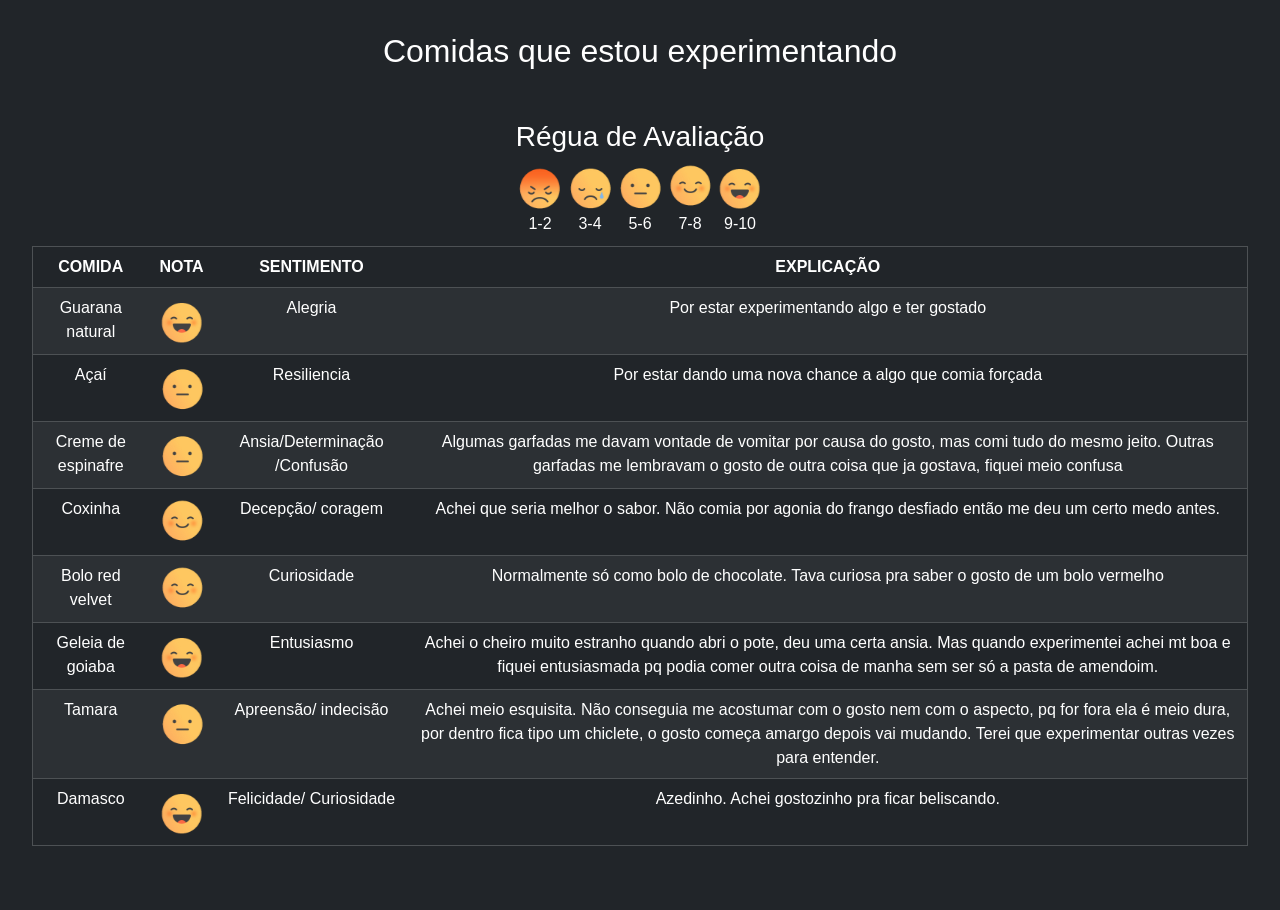
==== index.html @ e582dffa "New food added" ====
<!DOCTYPE html>
<html lang="pt-br">
  <head>
    <meta charset="UTF-8" />
    <meta name="viewport" content="width=device-width, initial-scale=1.0" />
    <link
      href="https://cdn.jsdelivr.net/npm/bootstrap@5.0.2/dist/css/bootstrap.min.css"
      rel="stylesheet"
      integrity="sha384-EVSTQN3/azprG1Anm3QDgpJLIm9Nao0Yz1ztcQTwFspd3yD65VohhpuuCOmLASjC"
      crossorigin="anonymous"
    />
    <link rel="stylesheet" href="index.css" />

    <title>O que estou experimentando</title>
  </head>
  <body class="p-3 mb-2 bg-dark text-white">
    <div class="p-3 mb-2 bg-dark text-white" style="align-items: center">
      <h2>Comidas que estou experimentando</h2>

      <div class="container">
        <h3>Régua de Avaliação</h3>
        <div class="rating-container d-flex justify-content-center">
          <div class="rating-item">
            <img
              src="images\image_dislike.svg"
              alt="Muito Ruim"
              class="rating-img"
            />
            <span>1-2</span>
          </div>

          <div class="rating-item">
            <img src="images\image_sad.svg" alt="Ruim" class="rating-img" />
            <span>3-4</span>
          </div>

          <div class="rating-item">
            <img src="images\image_indif.svg" alt="Médio" class="rating-img" />
            <span>5-6</span>
          </div>

          <div class="rating-item">
            <img src="images\image_like.svg" alt="Bom" class="rating-img" />
            <span>7-8</span>
          </div>

          <div class="rating-item">
            <img
              src="images\image_superlike.svg"
              alt="Muito Bom"
              class="rating-img"
            />
            <span>9-10</span>
          </div>
        </div>
      </div>

      <table
        class="table table-dark table-striped"
        style="text-align: center"
        border="1"
        id="tabela-comidas"
      >
        <thead>
          <th>COMIDA</th>
          <th>NOTA</th>
          <th>SENTIMENTO</th>
          <th>EXPLICAÇÃO</th>
        </thead>
        <tbody>
          <tr>
            <td>Guarana natural</td>
            <td>9</td>
            <td>Alegria</td>
            <td>Por estar experimentando algo e ter gostado</td>
          </tr>
          <tr>
            <td>Açaí</td>
            <td>6</td>
            <td>Resiliencia</td>
            <td>Por estar dando uma nova chance a algo que comia forçada</td>
          </tr>
          <tr>
            <td>Creme de espinafre</td>
            <td>6</td>
            <td>Ansia/Determinação /Confusão</td>
            <td>
              Algumas garfadas me davam vontade de vomitar por causa do gosto,
              mas comi tudo do mesmo jeito. Outras garfadas me lembravam o gosto
              de outra coisa que ja gostava, fiquei meio confusa
            </td>
          </tr>
          <tr>
            <td>Coxinha</td>
            <td>7</td>
            <td>Decepção/ coragem</td>
            <td>
              Achei que seria melhor o sabor. Não comia por agonia do frango
              desfiado então me deu um certo medo antes.
            </td>
          </tr>
          <tr>
            <td>Bolo red velvet</td>
            <td>8</td>
            <td>Curiosidade</td>
            <td>
              Normalmente só como bolo de chocolate. Tava curiosa pra saber o
              gosto de um bolo vermelho
            </td>
          </tr>
          <tr>
            <td>Geleia de goiaba</td>
            <td>9</td>
            <td>Entusiasmo</td>
            <td>
              Achei o cheiro muito estranho quando abri o pote, deu uma certa
              ansia. Mas quando experimentei achei mt boa e fiquei entusiasmada
              pq podia comer outra coisa de manha sem ser só a pasta de
              amendoim.
            </td>
          </tr>
          <tr>
            <td>Tamara</td>
            <td>5</td>
            <td>Apreensão/ indecisão</td>
            <td>
              Achei meio esquisita. Não conseguia me acostumar com o gosto nem
              com o aspecto, pq for fora ela é meio dura, por dentro fica tipo
              um chiclete, o gosto começa amargo depois vai mudando. Terei que
              experimentar outras vezes para entender.
            </td>
          </tr>
            <tr>
            <td>Damasco</td>
            <td>9</td>
            <td>Felicidade/ Curiosidade</td>
            <td>
              Azedinho. Achei gostozinho pra ficar beliscando.
            </td>
          </tr>
        </tbody>
      </table>

      <!-- <button
        type="button"
        class="btn btn-primary"
        data-bs-toggle="modal"
        data-bs-target="#adicionarModal"
      >
        Adicionar Nova Comida
      </button> -->

      <!-- Modal para adicionar nova comida -->
      <!-- <div
        class="modal fade"
        id="adicionarModal"
        tabindex="-1"
        aria-labelledby="adicionarModalLabel"
        aria-hidden="true"
      >
        <div class="modal-dialog">
          <div class="modal-content">
            <div class="modal-header">
              <h5 class="modal-title" id="adicionarModalLabel">
                Adicionar Nova Comida
              </h5>
              <button
                type="button"
                class="btn-close"
                data-bs-dismiss="modal"
                aria-label="Fechar"
              ></button>
            </div>
            <div class="modal-body"> -->
      <!-- Formulário para inserir dados da nova comida -->
      <!-- <form id="formNovaComida">
                <div class="mb-3">
                  <label for="inputComida" class="form-label"
                    >Nome da Comida</label
                  >
                  <input
                    type="text"
                    class="form-control"
                    id="inputComida"
                    required
                  />
                </div>
                <div class="mb-3">
                  <label for="inputNota" class="form-label">Nota (1-10)</label>
                  <input
                    type="number"
                    class="form-control"
                    id="inputNota"
                    min="1"
                    max="10"
                    required
                  />
                </div>
                <div class="mb-3">
                  <label for="inputSentimento" class="form-label"
                    >Sentimento</label
                  >
                  <input
                    type="text"
                    class="form-control"
                    id="inputSentimento"
                    required
                  />
                </div>
                <div class="mb-3">
                  <label for="inputExplicacao" class="form-label"
                    >Explicação</label
                  >
                  <textarea
                    class="form-control"
                    id="inputExplicacao"
                    rows="3"
                    required
                  ></textarea>
                </div>
                <button type="submit" class="btn btn-primary">Adicionar</button>
              </form>
            </div>
          </div>
        </div>
      </div> -->

      <!-- Adicione o script Bootstrap no final do corpo do seu HTML -->
      <script
        src="https://cdn.jsdelivr.net/npm/bootstrap@5.0.2/dist/js/bootstrap.bundle.min.js"
        crossorigin="anonymous"
      ></script>

      <!-- Adicione o seu script JavaScript personalizado -->
      <script src="index.js"></script>
    </div>
  </body>
</html>
---- index.css ----
/* Estilos gerais */
body {
  font-family: "Arial", sans-serif;
  background-color: #f8f9fa;
}

.container {
  margin-top: 50px;
}

h2,
h3 {
  text-align: center;
}

/* Estilos para a régua de avaliação */
.rating-container {
  align-items: center;
  text-align: center;
  display: flex;
}

.rating-item {
  display: flex;
  flex-direction: column;
  align-items: center;
  margin-bottom: 10px;
}

.rating-img {
  width: 50px;
  height: 50px;
}

/* Adicione a cor preta aos rótulos dentro do modal */
/* .form-label {
  color: #000 !important;
} */
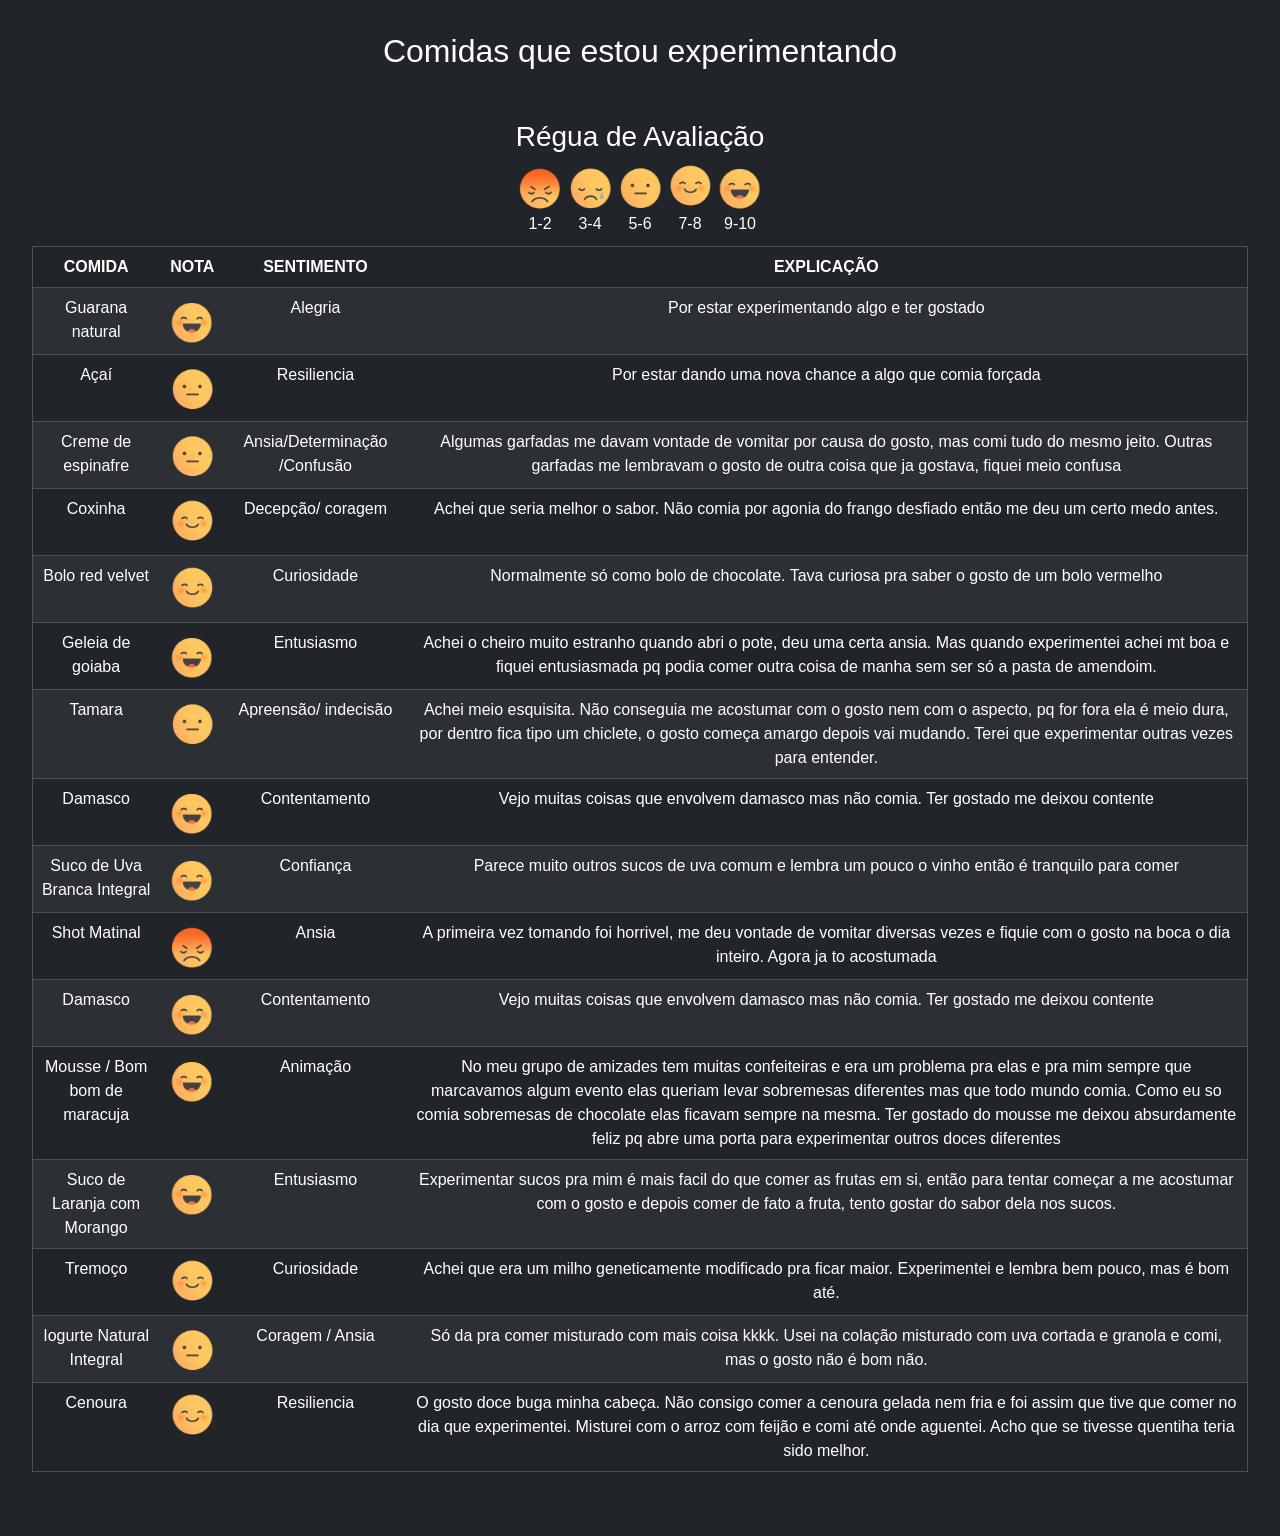
==== commit 8334f3de: "New foods added" ====
--- a/index.html
+++ b/index.html
@@ -130,12 +130,94 @@
               experimentar outras vezes para entender.
             </td>
           </tr>
-            <tr>
+          <tr>
             <td>Damasco</td>
             <td>9</td>
-            <td>Felicidade/ Curiosidade</td>
-            <td>
-              Azedinho. Achei gostozinho pra ficar beliscando.
+            <td>Contentamento</td>
+            <td>
+              Vejo muitas coisas que envolvem damasco mas não comia. Ter gostado
+              me deixou contente
+            </td>
+          </tr>
+          <tr>
+            <td>Suco de Uva Branca Integral</td>
+            <td>10</td>
+            <td>Confiança</td>
+            <td>
+              Parece muito outros sucos de uva comum e lembra um pouco o vinho
+              então é tranquilo para comer
+            </td>
+          </tr>
+          <tr>
+            <td>Shot Matinal</td>
+            <td>2</td>
+            <td>Ansia</td>
+            <td>
+              A primeira vez tomando foi horrivel, me deu vontade de vomitar
+              diversas vezes e fiquie com o gosto na boca o dia inteiro. Agora
+              ja to acostumada
+            </td>
+          </tr>
+          <tr>
+            <td>Damasco</td>
+            <td>9</td>
+            <td>Contentamento</td>
+            <td>
+              Vejo muitas coisas que envolvem damasco mas não comia. Ter gostado
+              me deixou contente
+            </td>
+          </tr>
+          <tr>
+            <td>Mousse / Bom bom de maracuja</td>
+            <td>10</td>
+            <td>Animação</td>
+            <td>
+              No meu grupo de amizades tem muitas confeiteiras e era um problema
+              pra elas e pra mim sempre que marcavamos algum evento elas queriam
+              levar sobremesas diferentes mas que todo mundo comia. Como eu so
+              comia sobremesas de chocolate elas ficavam sempre na mesma. Ter
+              gostado do mousse me deixou absurdamente feliz pq abre uma porta
+              para experimentar outros doces diferentes
+            </td>
+          </tr>
+          <tr>
+            <td>Suco de Laranja com Morango</td>
+            <td>9</td>
+            <td>Entusiasmo</td>
+            <td>
+              Experimentar sucos pra mim é mais facil do que comer as frutas em
+              si, então para tentar começar a me acostumar com o gosto e depois
+              comer de fato a fruta, tento gostar do sabor dela nos sucos.
+            </td>
+          </tr>
+          <tr>
+            <td>Tremoço</td>
+            <td>7</td>
+            <td>Curiosidade</td>
+            <td>
+              Achei que era um milho geneticamente modificado pra ficar maior.
+              Experimentei e lembra bem pouco, mas é bom até.
+            </td>
+          </tr>
+          <tr>
+            <td>Iogurte Natural Integral</td>
+            <td>5</td>
+            <td>Coragem / Ansia</td>
+            <td>
+              Só da pra comer misturado com mais coisa kkkk. Usei na colação
+              misturado com uva cortada e granola e comi, mas o gosto não é bom
+              não.
+            </td>
+          </tr>
+          <tr>
+            <td>Cenoura</td>
+            <td>7</td>
+            <td>Resiliencia</td>
+            <td>
+              O gosto doce buga minha cabeça. Não consigo comer a cenoura gelada
+              nem fria e foi assim que tive que comer no dia que experimentei.
+              Misturei com o arroz com feijão e comi até onde aguentei. Acho que
+              se tivesse quentiha teria sido melhor.
             </td>
           </tr>
         </tbody>
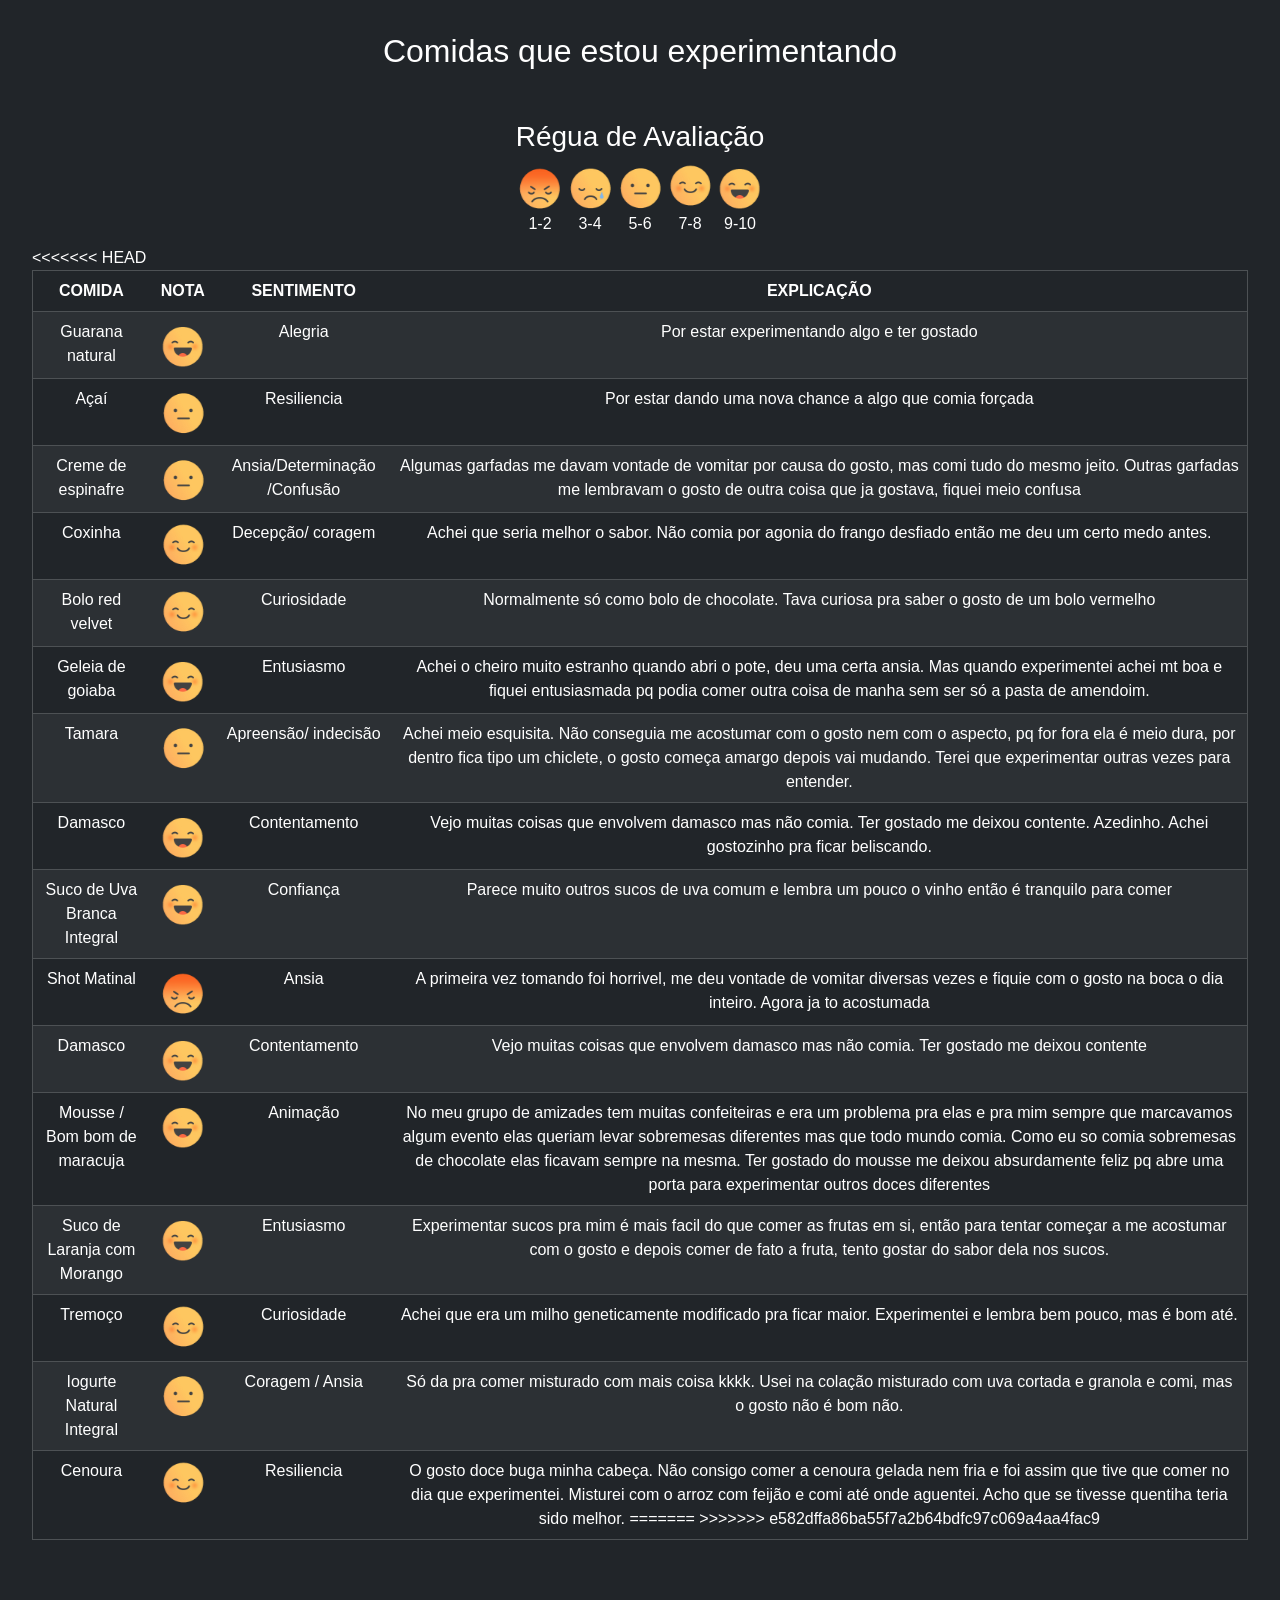
==== commit 46b99295: "Merge branch 'main' of https://github.com/grbeltrame/trying-foods" ====
--- a/index.html
+++ b/index.html
@@ -130,13 +130,15 @@
               experimentar outras vezes para entender.
             </td>
           </tr>
+          <<<<<<< HEAD
           <tr>
             <td>Damasco</td>
             <td>9</td>
             <td>Contentamento</td>
             <td>
               Vejo muitas coisas que envolvem damasco mas não comia. Ter gostado
-              me deixou contente
+              me deixou contente. Azedinho. Achei gostozinho pra ficar
+              beliscando.
             </td>
           </tr>
           <tr>
@@ -217,7 +219,8 @@
               O gosto doce buga minha cabeça. Não consigo comer a cenoura gelada
               nem fria e foi assim que tive que comer no dia que experimentei.
               Misturei com o arroz com feijão e comi até onde aguentei. Acho que
-              se tivesse quentiha teria sido melhor.
+              se tivesse quentiha teria sido melhor. ======= >>>>>>>
+              e582dffa86ba55f7a2b64bdfc97c069a4aa4fac9
             </td>
           </tr>
         </tbody>
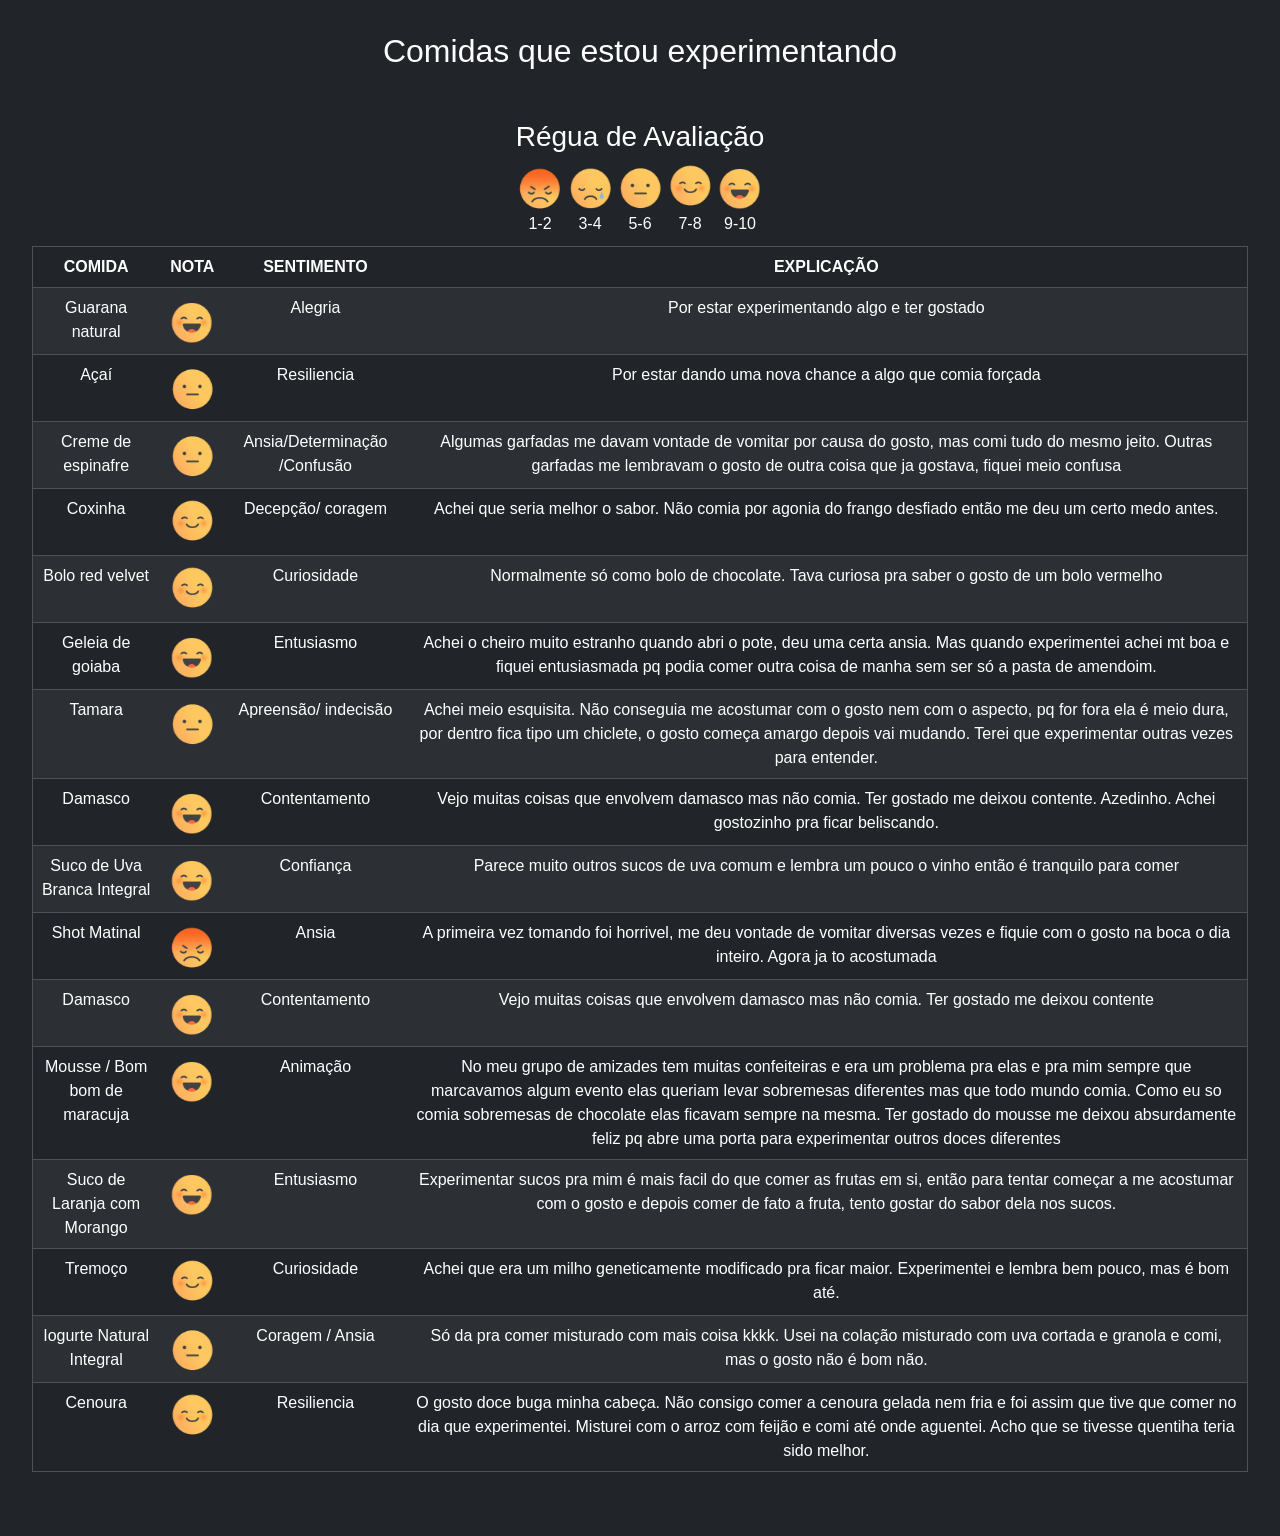
==== commit 066efeb2: "issues solved" ====
--- a/index.html
+++ b/index.html
@@ -130,7 +130,7 @@
               experimentar outras vezes para entender.
             </td>
           </tr>
-          <<<<<<< HEAD
+
           <tr>
             <td>Damasco</td>
             <td>9</td>
@@ -219,8 +219,7 @@
               O gosto doce buga minha cabeça. Não consigo comer a cenoura gelada
               nem fria e foi assim que tive que comer no dia que experimentei.
               Misturei com o arroz com feijão e comi até onde aguentei. Acho que
-              se tivesse quentiha teria sido melhor. ======= >>>>>>>
-              e582dffa86ba55f7a2b64bdfc97c069a4aa4fac9
+              se tivesse quentiha teria sido melhor.
             </td>
           </tr>
         </tbody>
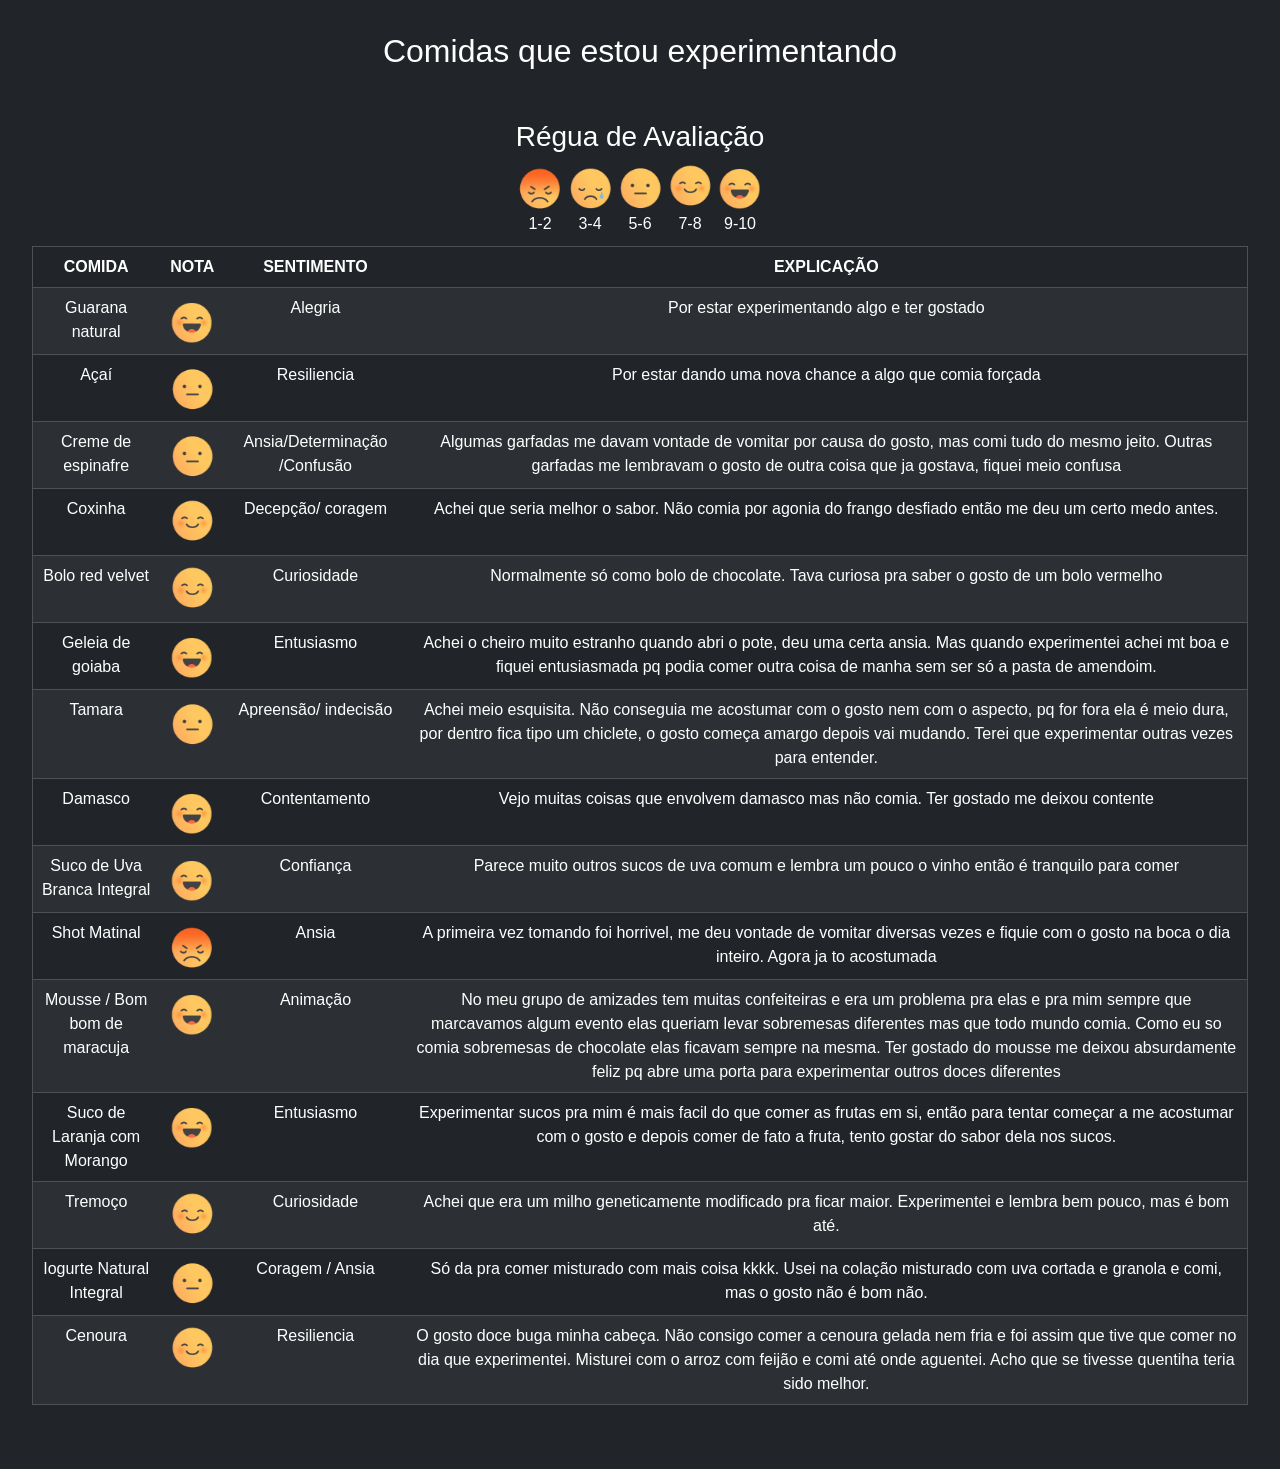
==== commit 9b557390: "issues solved" ====
--- a/index.html
+++ b/index.html
@@ -130,15 +130,13 @@
               experimentar outras vezes para entender.
             </td>
           </tr>
-
           <tr>
             <td>Damasco</td>
             <td>9</td>
             <td>Contentamento</td>
             <td>
               Vejo muitas coisas que envolvem damasco mas não comia. Ter gostado
-              me deixou contente. Azedinho. Achei gostozinho pra ficar
-              beliscando.
+              me deixou contente
             </td>
           </tr>
           <tr>
@@ -160,15 +158,7 @@
               ja to acostumada
             </td>
           </tr>
-          <tr>
-            <td>Damasco</td>
-            <td>9</td>
-            <td>Contentamento</td>
-            <td>
-              Vejo muitas coisas que envolvem damasco mas não comia. Ter gostado
-              me deixou contente
-            </td>
-          </tr>
+
           <tr>
             <td>Mousse / Bom bom de maracuja</td>
             <td>10</td>
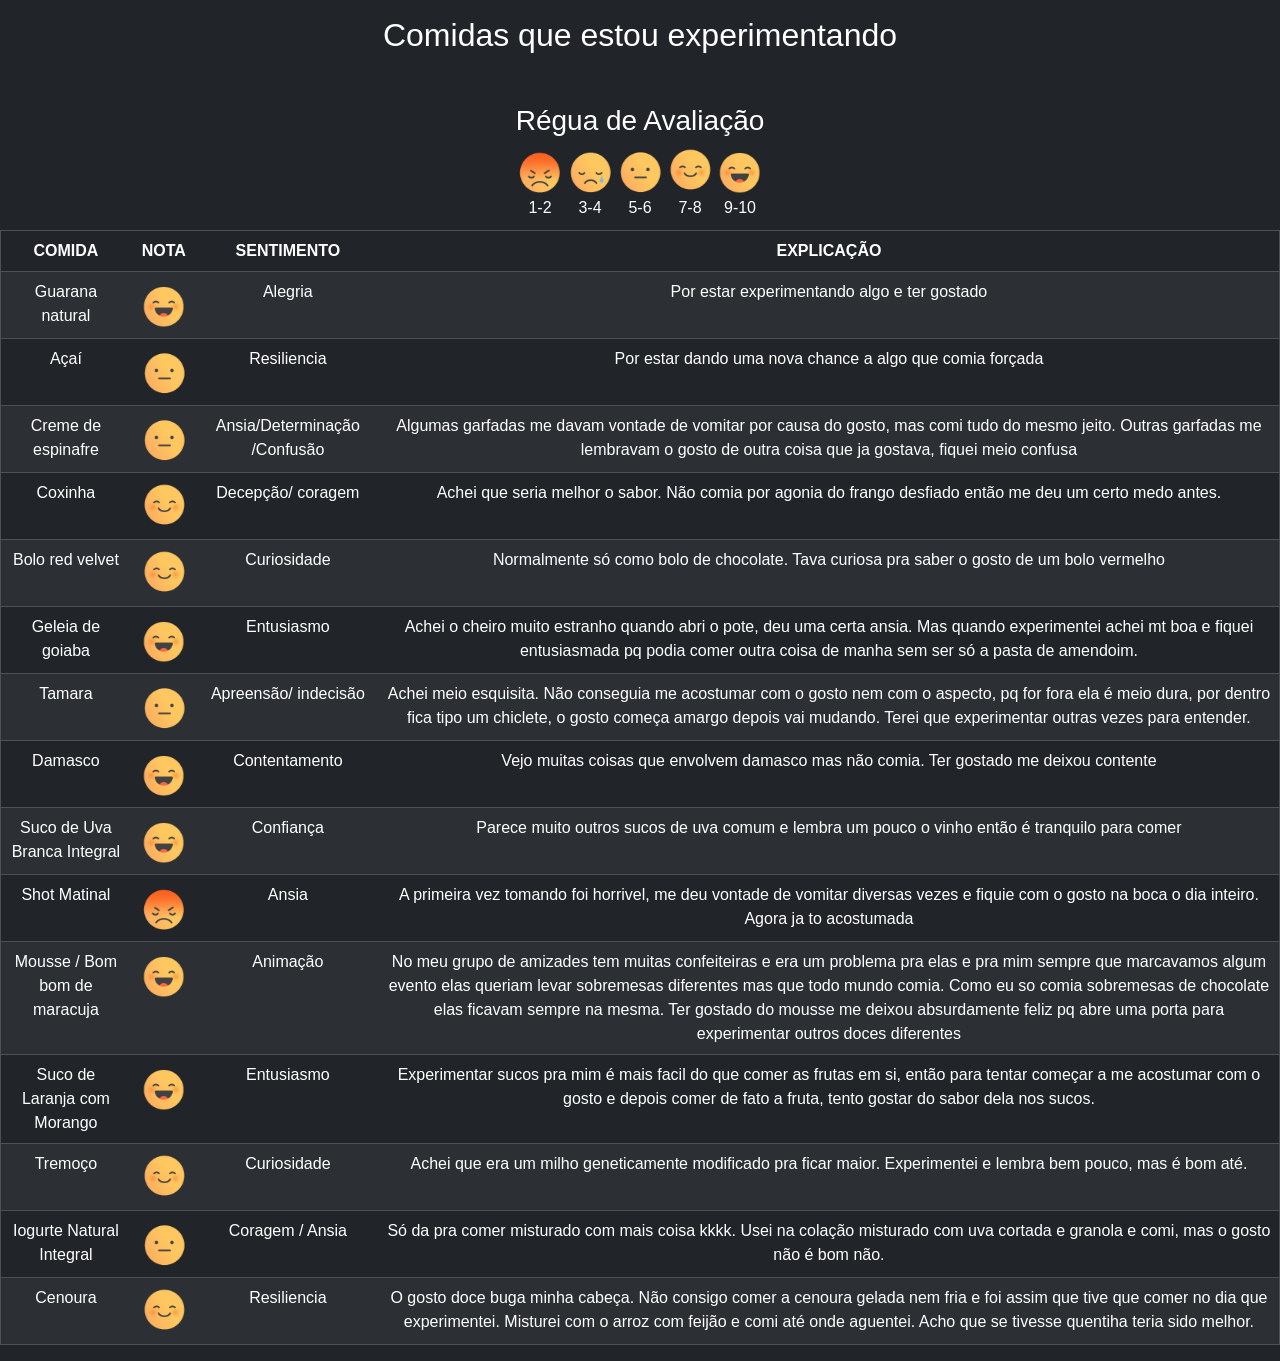
==== commit 4d187c56: "margin added" ====
--- a/index.html
+++ b/index.html
@@ -13,8 +13,8 @@
 
     <title>O que estou experimentando</title>
   </head>
-  <body class="p-3 mb-2 bg-dark text-white">
-    <div class="p-3 mb-2 bg-dark text-white" style="align-items: center">
+  <body class="mb-2 bg-dark text-white">
+    <div class="mb-2 bg-dark text-white" style="align-items: center">
       <h2>Comidas que estou experimentando</h2>
 
       <div class="container">
--- a/index.css
+++ b/index.css
@@ -32,6 +32,9 @@
   height: 50px;
 }
 
+h2 {
+  margin-top: 1rem;
+}
 /* Adicione a cor preta aos rótulos dentro do modal */
 /* .form-label {
   color: #000 !important;
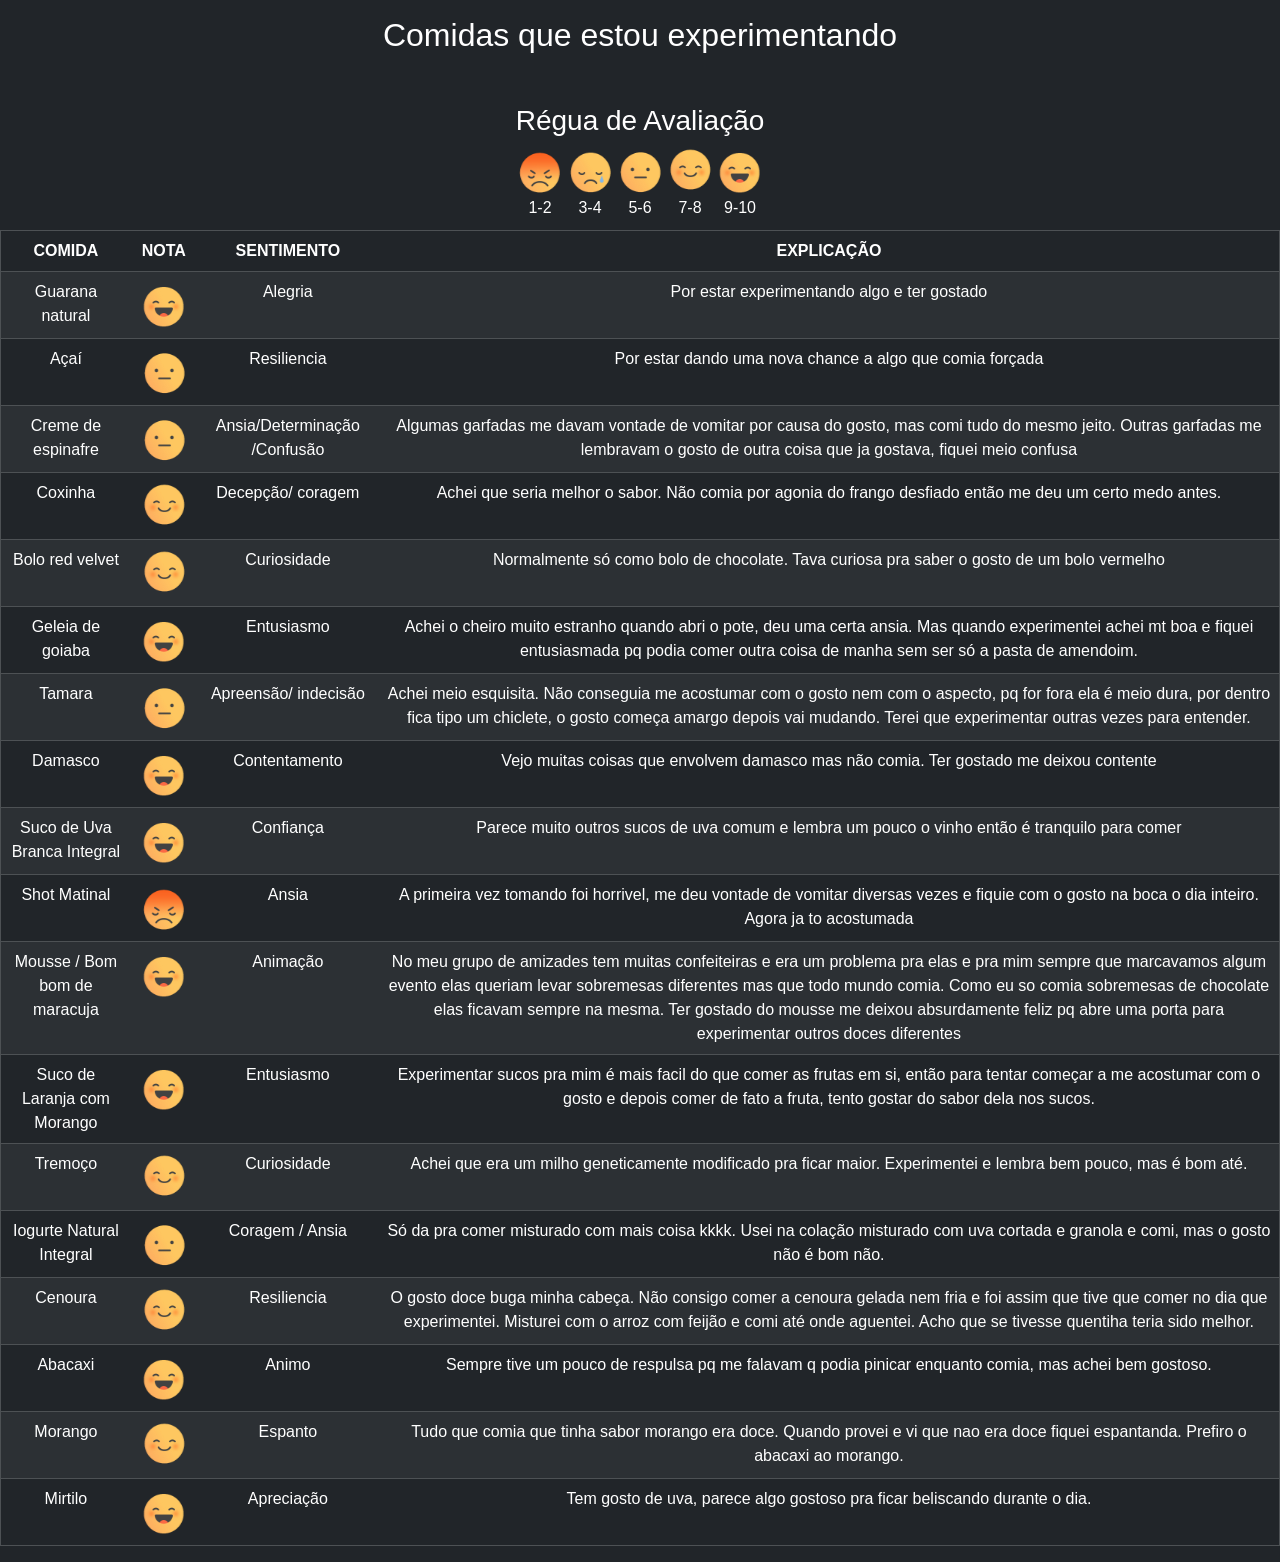
==== commit 4b22c205: "Update index.html" ====
--- a/index.html
+++ b/index.html
@@ -210,6 +210,30 @@
               nem fria e foi assim que tive que comer no dia que experimentei.
               Misturei com o arroz com feijão e comi até onde aguentei. Acho que
               se tivesse quentiha teria sido melhor.
+            </td>
+          </tr>
+          <tr>
+            <td>Abacaxi</td>
+            <td>9</td>
+            <td>Animo</td>
+            <td>
+             Sempre tive um pouco de respulsa pq me falavam q podia pinicar enquanto comia, mas achei bem gostoso.
+            </td>
+          </tr>
+          <tr>
+            <td>Morango</td>
+            <td>8</td>
+            <td>Espanto</td>
+            <td>
+              Tudo que comia que tinha sabor morango era doce. Quando provei e vi que nao era doce fiquei espantanda. Prefiro o abacaxi ao morango.
+            </td>
+          </tr>
+          <tr>
+            <td>Mirtilo</td>
+            <td>9</td>
+            <td>Apreciação</td>
+            <td>
+              Tem gosto de uva, parece algo gostoso pra ficar beliscando durante o dia.
             </td>
           </tr>
         </tbody>
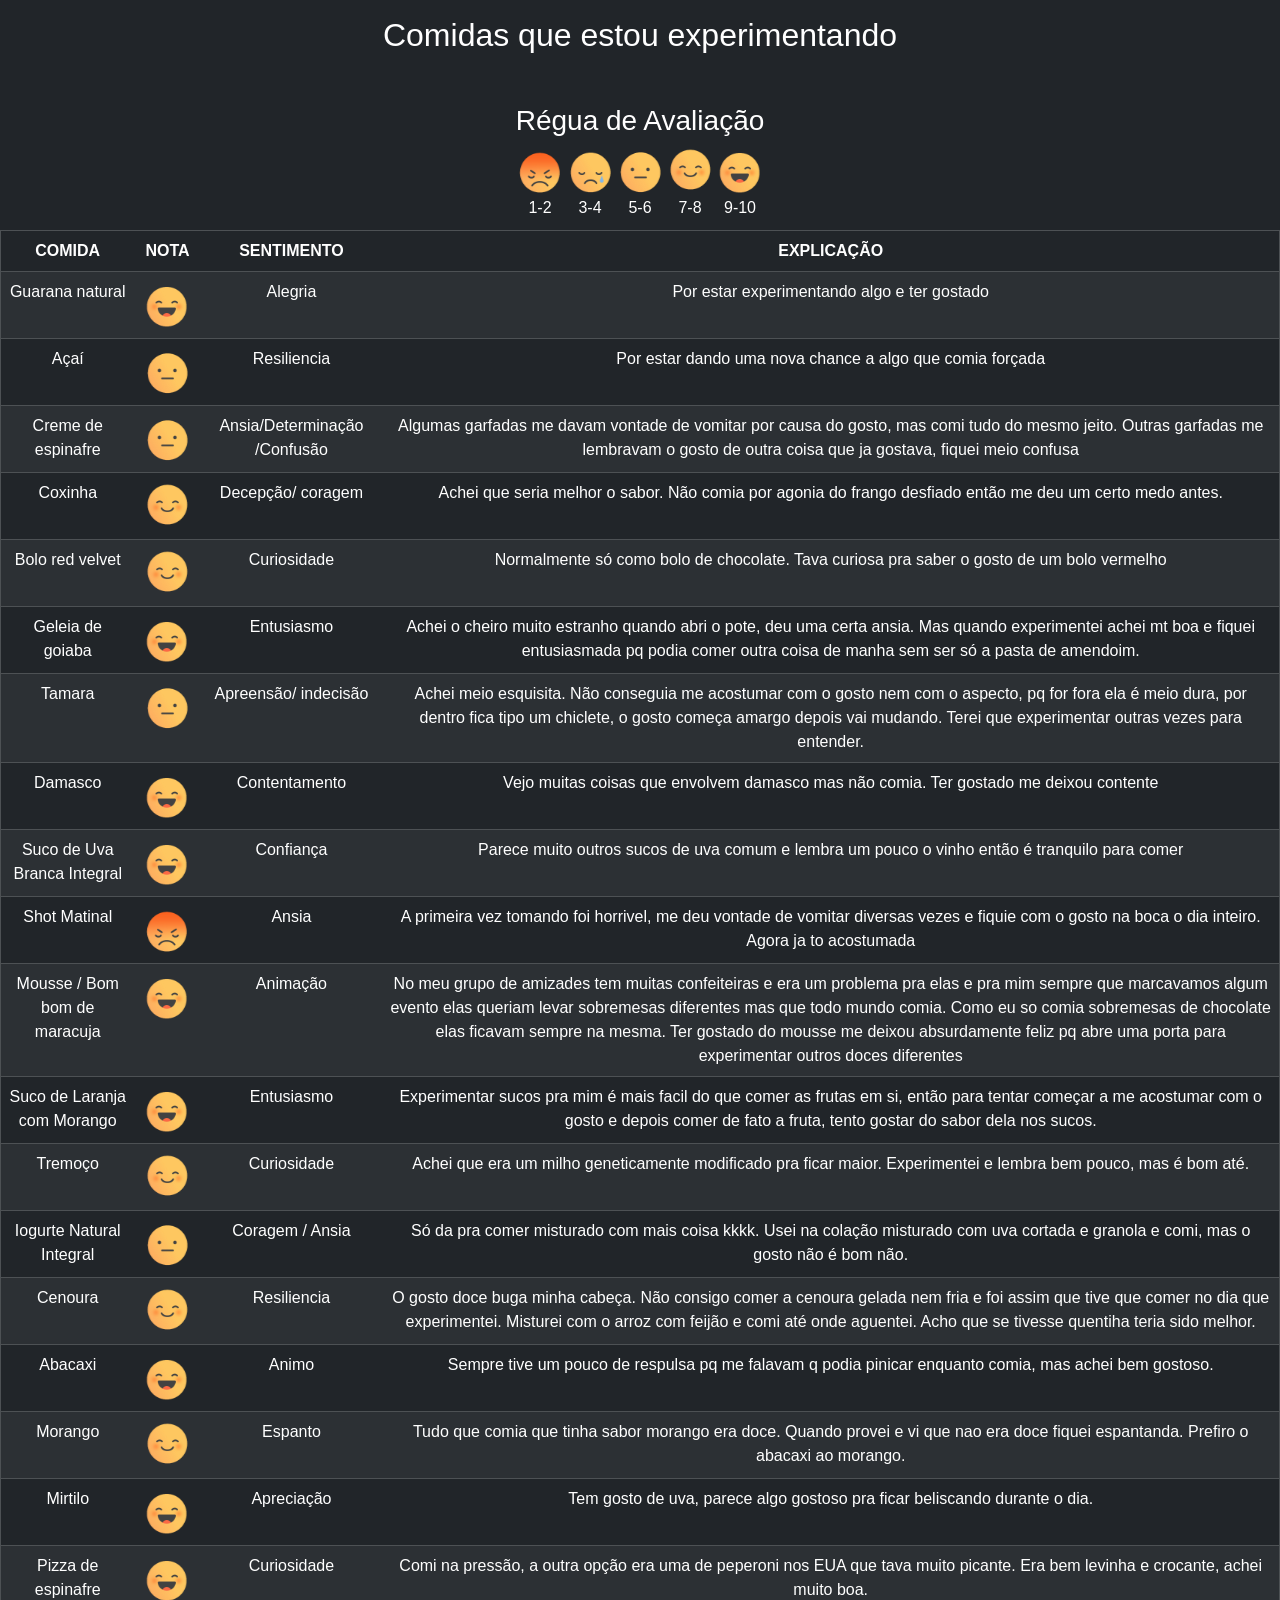
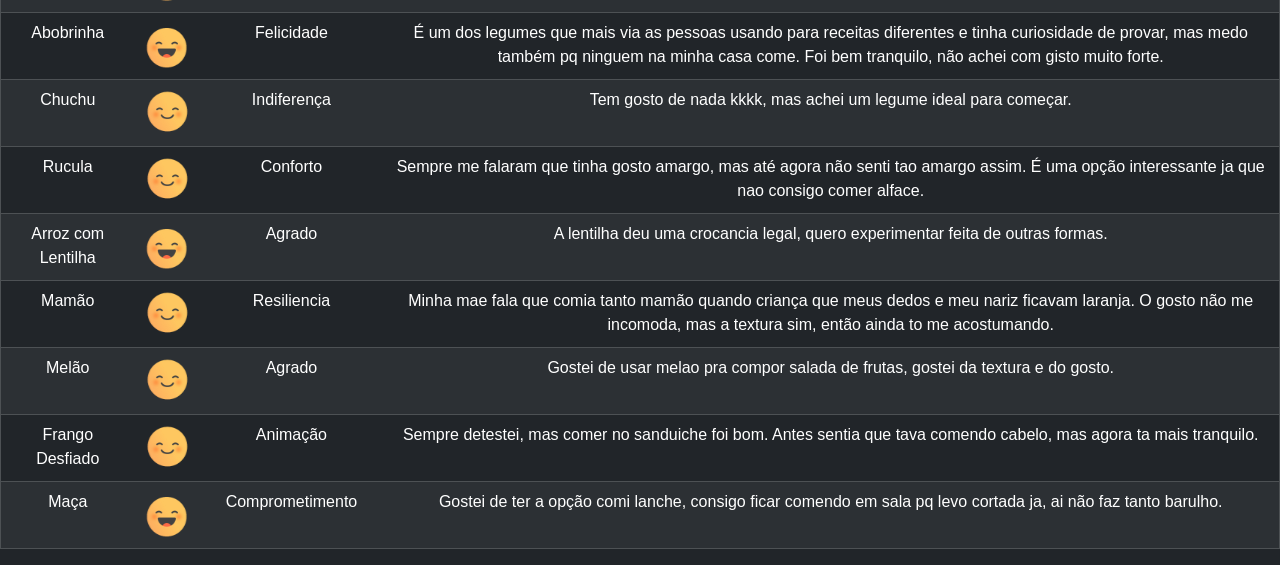
==== commit d431659e: "Update index.html" ====
--- a/index.html
+++ b/index.html
@@ -234,6 +234,81 @@
             <td>Apreciação</td>
             <td>
               Tem gosto de uva, parece algo gostoso pra ficar beliscando durante o dia.
+            </td>
+          </tr>
+          <tr>
+            <td>Pizza de espinafre</td>
+            <td>9</td>
+            <td>Curiosidade</td>
+            <td>
+              Comi na pressão, a outra opção era uma de peperoni nos EUA que tava muito picante. 
+              Era bem levinha e crocante, achei muito boa.
+            </td>
+          </tr>
+          <tr>
+            <td>Abobrinha</td>
+            <td>9</td>
+            <td>Felicidade</td>
+            <td>
+              É um dos legumes que mais via as pessoas usando para receitas diferentes e tinha curiosidade de provar, mas medo também pq ninguem na minha casa come.
+              Foi bem tranquilo, não achei com gisto muito forte.
+            </td>
+          </tr>
+          <tr>
+            <td>Chuchu</td>
+            <td>7</td>
+            <td>Indiferença</td>
+            <td>
+              Tem gosto de nada kkkk, mas achei um legume ideal para começar.
+            </td>
+          </tr>
+          <tr>
+            <td>Rucula</td>
+            <td>8</td>
+            <td>Conforto</td>
+            <td>
+              Sempre me falaram que tinha gosto amargo, mas até agora não senti tao amargo assim.
+              É uma opção interessante ja que nao consigo comer alface.
+            </td>
+          </tr>
+          <tr>
+            <td>Arroz com Lentilha</td>
+            <td>9</td>
+            <td>Agrado</td>
+            <td>
+              A lentilha deu uma crocancia legal, quero experimentar feita de outras formas.
+            </td>
+          </tr>
+          <tr>
+            <td>Mamão</td>
+            <td>7</td>
+            <td>Resiliencia</td>
+            <td>
+              Minha mae fala que comia tanto mamão quando criança que meus dedos e meu nariz ficavam laranja. O gosto não me incomoda, mas a textura sim, então ainda to me acostumando.
+            </td>
+          </tr>
+          <tr>
+            <td>Melão</td>
+            <td>8</td>
+            <td>Agrado</td>
+            <td>
+              Gostei de usar melao pra compor salada de frutas, gostei da textura e do gosto.
+            </td>
+          </tr>
+          <tr>
+            <td>Frango Desfiado</td>
+            <td>8</td>
+            <td>Animação</td>
+            <td>
+              Sempre detestei, mas comer no sanduiche foi bom. Antes sentia que tava comendo cabelo, mas agora ta mais tranquilo.
+            </td>
+          </tr>
+          <tr>
+            <td>Maça</td>
+            <td>9</td>
+            <td>Comprometimento</td>
+            <td>
+              Gostei de ter a opção comi lanche, consigo ficar comendo em sala pq levo cortada ja, ai não faz tanto barulho.
             </td>
           </tr>
         </tbody>
